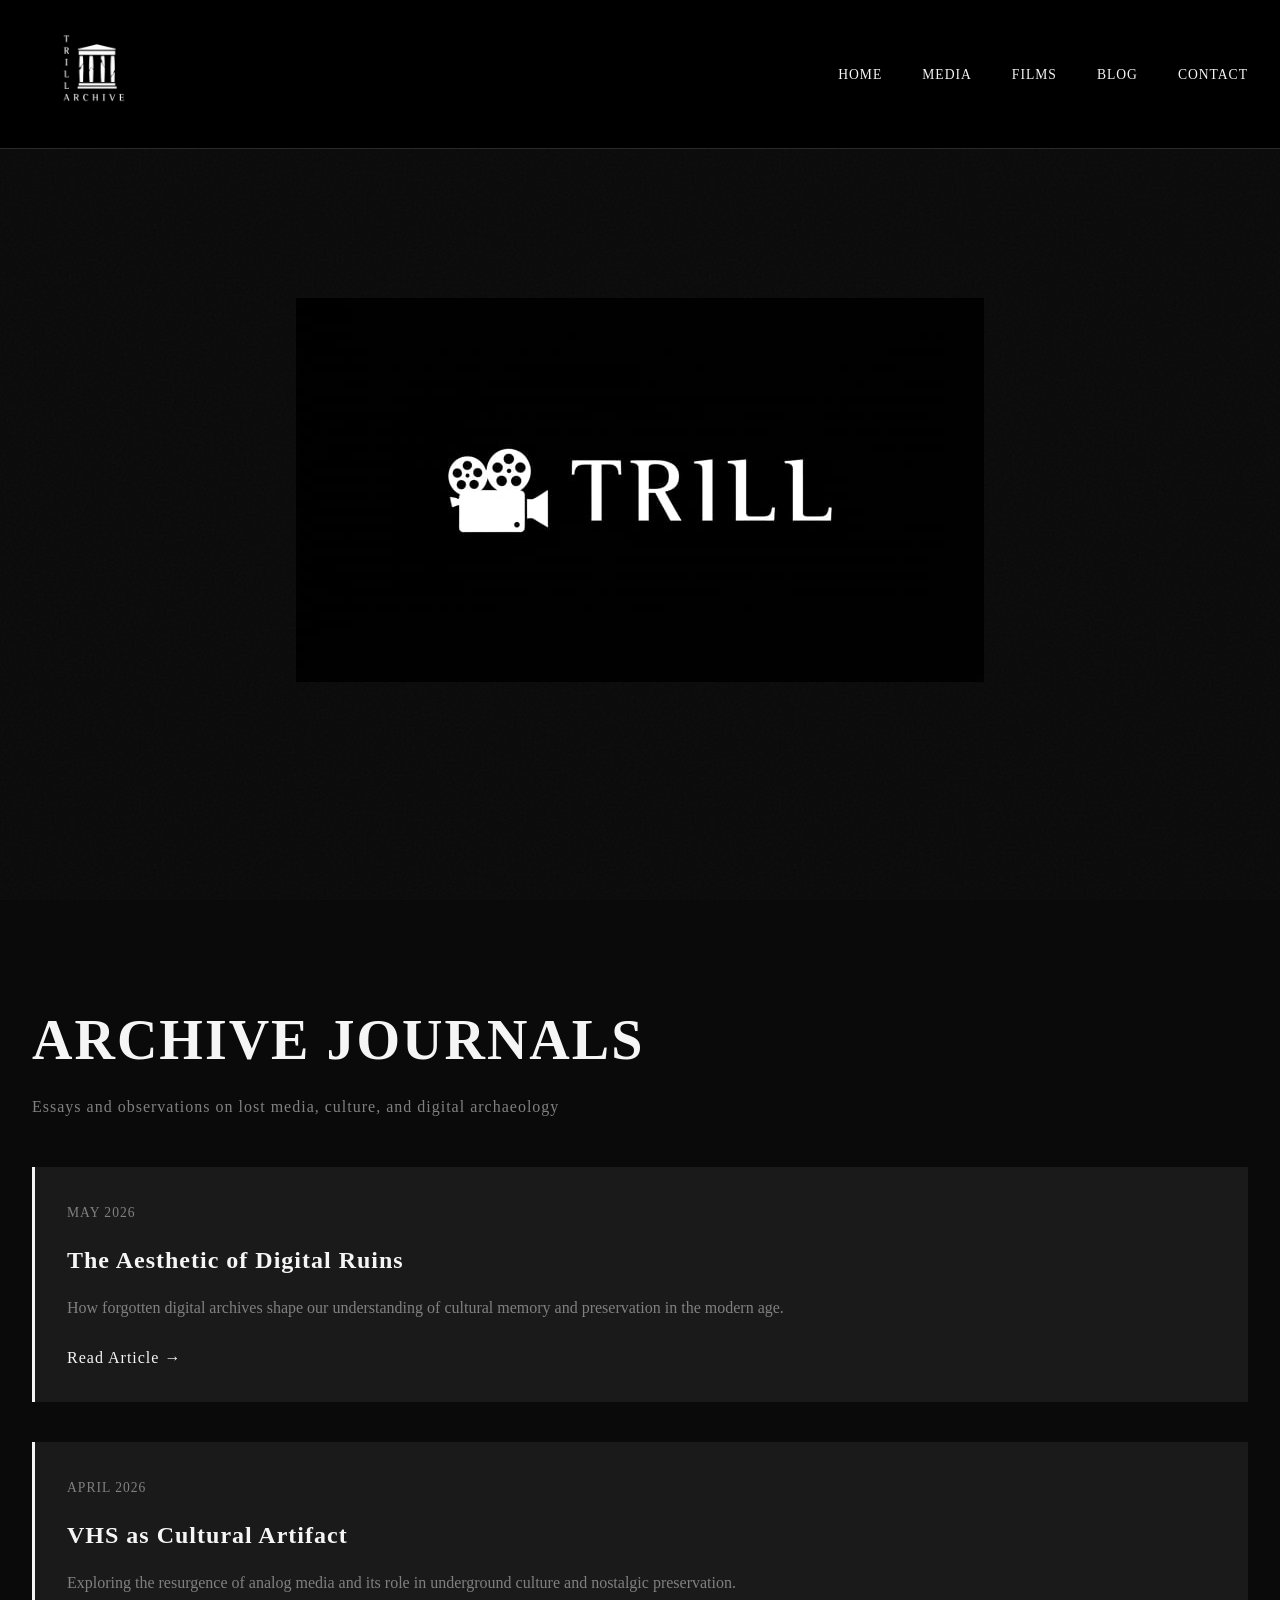
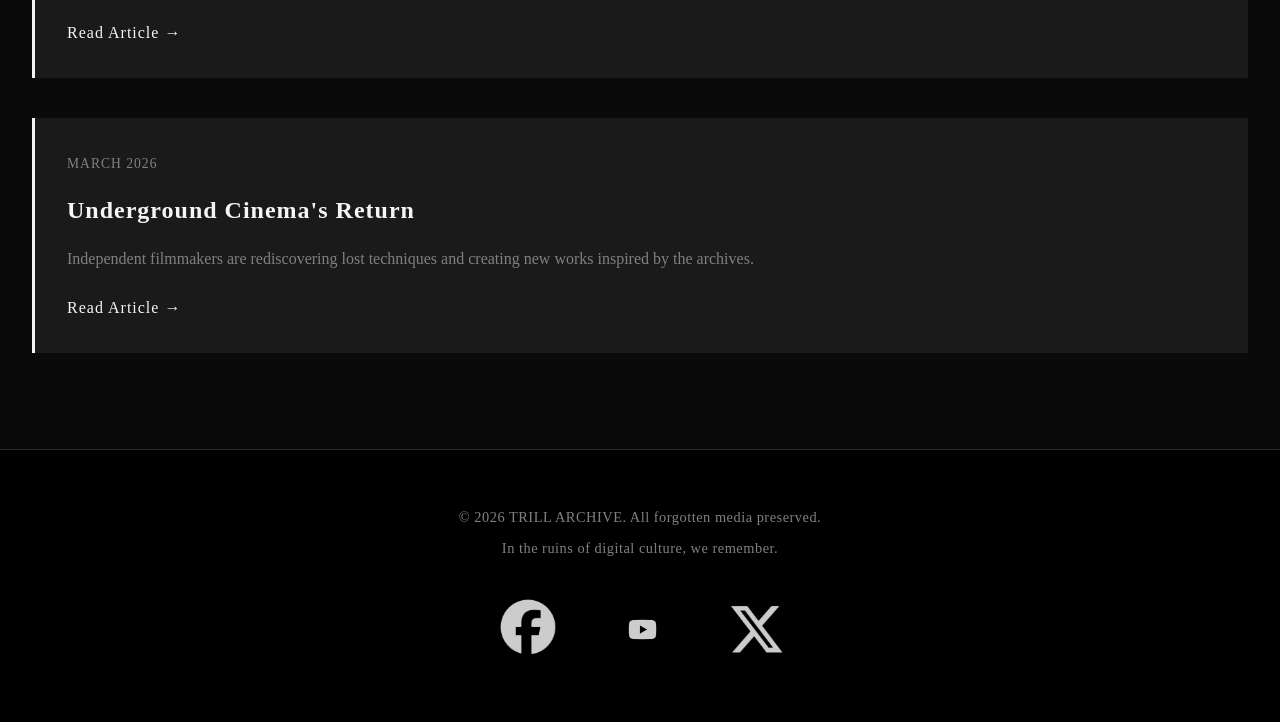
==== blog.html @ 6edd05b3 "add media and social links" ====
<!DOCTYPE html>
<html lang="en">
<head>
    <meta charset="UTF-8">
    <meta name="viewport" content="width=device-width, initial-scale=1.0">
    <title>Blog - TRILL ARCHIVE</title>
    <link rel="stylesheet" href="style.css">
</head>
<body>
    <nav class="navbar">
        <div class="nav-container">
            <div class="logo-section">
                <img src="549570.png" alt="TRILL Archive Logo" class="logo-image">
            </div>
            <ul class="nav-menu">
                <li><a href="index.html" class="nav-link">HOME</a></li>
                <li><a href="media.html" class="nav-link">MEDIA</a></li>
                <li><a href="films.html" class="nav-link">FILMS</a></li>
                <li><a href="blog.html" class="nav-link">BLOG</a></li>
                <li><a href="index.html#contact" class="nav-link">CONTACT</a></li>
            </ul>
            <div class="hamburger">
                <span></span>
                <span></span>
                <span></span>
            </div>
        </div>
    </nav>

    <section class="hero">
        <img src="photo_2026-04-27_15-52-14.jpg" alt="Blog Hero" class="hero-image">
    </section>

    <main class="section">
        <div class="container">
            <h2 class="section-title">Archive Journals</h2>
            <p class="section-subtitle">Essays and observations on lost media, culture, and digital archaeology</p>

            <div class="blog-list">
                <article class="blog-post">
                    <span class="blog-date">May 2026</span>
                    <h3>The Aesthetic of Digital Ruins</h3>
                    <p>How forgotten digital archives shape our understanding of cultural memory and preservation in the modern age.</p>
                    <a href="#" class="read-more">Read Article →</a>
                </article>
                <article class="blog-post">
                    <span class="blog-date">April 2026</span>
                    <h3>VHS as Cultural Artifact</h3>
                    <p>Exploring the resurgence of analog media and its role in underground culture and nostalgic preservation.</p>
                    <a href="#" class="read-more">Read Article →</a>
                </article>
                <article class="blog-post">
                    <span class="blog-date">March 2026</span>
                    <h3>Underground Cinema's Return</h3>
                    <p>Independent filmmakers are rediscovering lost techniques and creating new works inspired by the archives.</p>
                    <a href="#" class="read-more">Read Article →</a>
                </article>
            </div>

        </div>
    </main>

    <footer class="footer">
        <p>&copy; 2026 TRILL ARCHIVE. All forgotten media preserved.</p>
        <p>In the ruins of digital culture, we remember.</p>
        <div class="social-links">
            <a href="https://www.facebook.com/profile.php?id=61588900764434" target="_blank" rel="noopener noreferrer">
                <img src="facebook.JPG" alt="Facebook" class="social-icon">
            </a>
            <a href="https://www.youtube.com/@trillarchive" target="_blank" rel="noopener noreferrer">
                <img src="youtube-circle-black-logo-icon-yt-app-editable-transparent-background-premium-social-media-design-for-digital-download-free-png.png" alt="YouTube" class="social-icon" width="150" height="150">
            </a>
            <a href="https://x.com/_TrillArchive" target="_blank" rel="noopener noreferrer">
                <img src="xicon.JPG" alt="X (Twitter)" class="social-icon">
            </a>
        </div>
    </footer>

    <script src="script.js"></script>
</body>
</html>
---- style.css ----
* {
    margin: 0;
    padding: 0;
    box-sizing: border-box;
}

/* Root Variables */
:root {
    --primary-black: #0a0a0a;
    --secondary-black: #1a1a1a;
    --tertiary-black: #2a2a2a;
    --primary-white: #f5f5f5;
    --secondary-gray: #808080;
    --accent-gray: #4a4a4a;
    --transition: all 0.3s cubic-bezier(0.4, 0, 0.2, 1);
}

/* Base Styles */
html {
    scroll-behavior: smooth;
}

body {
    background: var(--primary-black);
    color: var(--primary-white);
    font-family: 'Georgia', 'Times New Roman', serif;
    line-height: 1.6;
    overflow-x: hidden;
}

/* Grain Texture Overlay */
body::before {
    content: '';
    position: fixed;
    top: 0;
    left: 0;
    width: 100%;
    height: 100%;
    background-image: 
        url("data:image/svg+xml,%3Csvg viewBox='0 0 400 400' xmlns='http://www.w3.org/2000/svg'%3E%3Cfilter id='noiseFilter'%3E%3CfeTurbulence type='fractalNoise' baseFrequency='0.9' numOctaves='4' result='noise'/%3E%3C/filter%3E%3Crect width='400' height='400' filter='url(%23noiseFilter)' opacity='0.03'/%3E%3C/svg%3E");
    pointer-events: none;
    z-index: 1;
}

/* Navigation */
.navbar {
    position: fixed;
    top: 0;
    width: 100%;
    background: #000000;
    backdrop-filter: blur(10px);
    border-bottom: 1px solid var(--tertiary-black);
    z-index: 1000;
    animation: slideDown 0.6s ease-out;
}

@keyframes slideDown {
    from {
        transform: translateY(-100%);
        opacity: 0;
    }
    to {
        transform: translateY(0);
        opacity: 1;
    }
}

.nav-container {
    max-width: 1400px;
    margin: 0 auto;
    padding: 1.5rem 2rem;
    display: flex;
    justify-content: space-between;
    align-items: center;
}

.logo-section {
    display: flex;
    align-items: center;
    gap: 1rem;
    cursor: pointer;
}

.logo-image {
    height: 100px;
    width: auto;
    object-fit: contain;
}

.brand-text {
    font-size: 1.5rem;
    font-weight: 700;
    letter-spacing: 3px;
    writing-mode: vertical-rl;
    text-orientation: mixed;
}

.nav-menu {
    display: flex;
    list-style: none;
    gap: 2.5rem;
}

.nav-menu.active {
    display: flex !important;
    flex-direction: column;
    position: absolute;
    top: 100%;
    left: 0;
    right: 0;
    background: #000000;
    padding: 1rem 0;
    border-top: 1px solid var(--tertiary-black);
    z-index: 999;
}

.nav-menu.active li {
    width: 100%;
    text-align: center;
}

.nav-menu.active .nav-link {
    display: block;
    padding: 1rem 2rem;
    width: 100%;
    border-bottom: 1px solid var(--tertiary-black);
}

.nav-link {
    color: var(--primary-white);
    text-decoration: none;
    font-size: 0.85rem;
    letter-spacing: 1px;
    transition: var(--transition);
    position: relative;
    padding-bottom: 0.25rem;
}

.nav-link::after {
    content: '';
    position: absolute;
    bottom: 0;
    left: 0;
    width: 0;
    height: 1px;
    background: var(--primary-white);
    transition: var(--transition);
}

.nav-link:hover::after,
.nav-link.active::after {
    width: 100%;
}

.hamburger {
    display: none;
    flex-direction: column;
    cursor: pointer;
}

.hamburger span {
    width: 25px;
    height: 3px;
    background: var(--primary-white);
    margin: 3px 0;
    transition: var(--transition);
}

.hamburger.active span:nth-child(1) {
    transform: rotate(-45deg) translate(-5px, 6px);
}

.hamburger.active span:nth-child(2) {
    opacity: 0;
}

.hamburger.active span:nth-child(3) {
    transform: rotate(45deg) translate(-5px, -6px);
}

/* Hero Section */
.hero {
    min-height: 100vh;
    display: flex;
    align-items: center;
    justify-content: center;
    position: relative;
    overflow: hidden;
    padding-top: 80px;
}

.hero-image {
    width: 688px;
    height: 384px;
    object-fit: cover;
    position: relative;
    z-index: 1;
    display: block;
}

/* Sections */
.section {
    padding: 6rem 2rem;
    max-width: 1400px;
    margin: 0 auto;
}

.section-alt {
    background: var(--secondary-black);
}

.container {
    animation: fadeIn 0.8s ease-out;
}

@keyframes fadeIn {
    from { opacity: 0; }
    to { opacity: 1; }
}

.section-title {
    font-size: clamp(2rem, 5vw, 3.5rem);
    letter-spacing: 2px;
    margin-bottom: 0.5rem;
    text-transform: uppercase;
}

.section-subtitle {
    font-size: 1rem;
    color: var(--secondary-gray);
    letter-spacing: 1px;
    margin-bottom: 3rem;
}

/* Grid & Cards */
.grid {
    display: grid;
    grid-template-columns: repeat(auto-fit, minmax(300px, 1fr));
    gap: 2.5rem;
    margin-bottom: 2rem;
}

.card {
    background: var(--tertiary-black);
    border: 1px solid var(--accent-gray);
    padding: 1.5rem;
    transition: var(--transition);
    cursor: pointer;
    position: relative;
    overflow: hidden;
}

.card::before {
    content: '';
    position: absolute;
    top: 0;
    left: -100%;
    width: 100%;
    height: 100%;
    background: linear-gradient(90deg, transparent, rgba(255, 255, 255, 0.1), transparent);
    transition: var(--transition);
}

.card:hover::before {
    left: 100%;
}

.card:hover {
    border-color: var(--primary-white);
    transform: translateY(-5px);
    box-shadow: 0 10px 30px rgba(255, 255, 255, 0.1);
}

.card-image {
    width: 100%;
    height: 200px;
    margin-bottom: 1.5rem;
    border: 1px solid var(--accent-gray);
    background: var(--secondary-black);
}

.card h3 {
    font-size: 1.3rem;
    margin-bottom: 0.8rem;
    letter-spacing: 1px;
}

.card p {
    color: var(--secondary-gray);
    font-size: 0.95rem;
}

/* Film Items */
.film-item {
    cursor: pointer;
    transition: var(--transition);
}

.film-placeholder {
    width: 100%;
    aspect-ratio: 16/9;
    background: var(--secondary-black);
    border: 1px solid var(--accent-gray);
    margin-bottom: 1.5rem;
    transition: var(--transition);
}

.film-item:hover .film-placeholder {
    border-color: var(--primary-white);
    transform: scale(0.98);
}

.film-item h3 {
    font-size: 1.2rem;
    letter-spacing: 1px;
    color: var(--primary-white);
}

/* Blog Section */
.blog-list {
    display: flex;
    flex-direction: column;
    gap: 2.5rem;
}

.blog-post {
    padding: 2rem;
    border-left: 3px solid var(--primary-white);
    transition: var(--transition);
    background: var(--secondary-black);
}

.blog-post:hover {
    border-left-color: var(--accent-gray);
    transform: translateX(10px);
}

.blog-date {
    color: var(--secondary-gray);
    font-size: 0.85rem;
    letter-spacing: 1px;
    text-transform: uppercase;
}

.blog-post h3 {
    font-size: 1.5rem;
    margin: 1rem 0;
    letter-spacing: 1px;
}

.blog-post p {
    color: var(--secondary-gray);
    margin-bottom: 1.5rem;
}

.read-more {
    color: var(--primary-white);
    text-decoration: none;
    transition: var(--transition);
    letter-spacing: 1px;
}

.read-more:hover {
    color: var(--secondary-gray);
}

/* Contact Form */
.contact-form {
    max-width: 600px;
    margin: 0 auto;
    display: flex;
    flex-direction: column;
    gap: 1.5rem;
}

.contact-form input,
.contact-form textarea {
    background: var(--secondary-black);
    border: 1px solid var(--accent-gray);
    color: var(--primary-white);
    padding: 1rem;
    font-family: 'Georgia', serif;
    font-size: 1rem;
    transition: var(--transition);
    letter-spacing: 0.5px;
}

.contact-form input::placeholder,
.contact-form textarea::placeholder {
    color: var(--secondary-gray);
}

.contact-form input:focus,
.contact-form textarea:focus {
    outline: none;
    border-color: var(--primary-white);
    box-shadow: 0 0 10px rgba(255, 255, 255, 0.1);
}

.submit-button {
    background: transparent;
    border: 2px solid var(--primary-white);
    color: var(--primary-white);
    padding: 1rem;
    font-family: 'Georgia', serif;
    font-size: 0.9rem;
    letter-spacing: 2px;
    text-transform: uppercase;
    cursor: pointer;
    transition: var(--transition);
}

.submit-button:hover {
    background: var(--primary-white);
    color: var(--primary-black);
}

/* Footer */
.footer {
    background: #000000;
    border-top: 1px solid var(--tertiary-black);
    padding: 3rem 2rem;
    text-align: center;
    color: var(--secondary-gray);
}

.footer p {
    margin: 0.5rem 0;
    font-size: 0.9rem;
    letter-spacing: 0.5px;
}

/* Social Links */
.social-links {
    display: flex;
    justify-content: center;
    align-items: center;
    gap: 2rem;
    margin-top: 2rem;
}

.social-links a {
    display: inline-block;
    transition: var(--transition);
    text-decoration: none;
}

.social-icon {
    height: 75px;
    width: auto;
    object-fit: contain;
    filter: grayscale(0%);
    transition: var(--transition);
    opacity: 0.8;
}

.social-links a:hover .social-icon {
    opacity: 1;
    transform: scale(1.1);
}

/* Responsive Design */
@media (max-width: 768px) {
    .nav-menu {
        display: none;
    }

    .hamburger {
        display: flex;
    }

    .hero {
        padding-top: 60px;
    }

    .logo-section {
        gap: 0.5rem;
    }

    .brand-text {
        font-size: 1rem;
    }

    .section {
        padding: 4rem 1.5rem;
    }

    .grid {
        grid-template-columns: 1fr;
    }

    .blog-post {
        padding: 1.5rem;
    }

    .contact-form {
        max-width: 100%;
    }
}

@media (max-width: 480px) {
    .hero-title {
        font-size: 2rem;
    }

    .hero-subtitle {
        font-size: 0.9rem;
    }

    .section-title {
        font-size: 1.5rem;
    }

    .cta-button {
        padding: 0.8rem 1.5rem;
        font-size: 0.8rem;
    }

    .nav-container {
        padding: 1rem;
    }
}

/* Utility Classes */
.hidden {
    display: none;
}

.active {
    color: var(--primary-white);
}
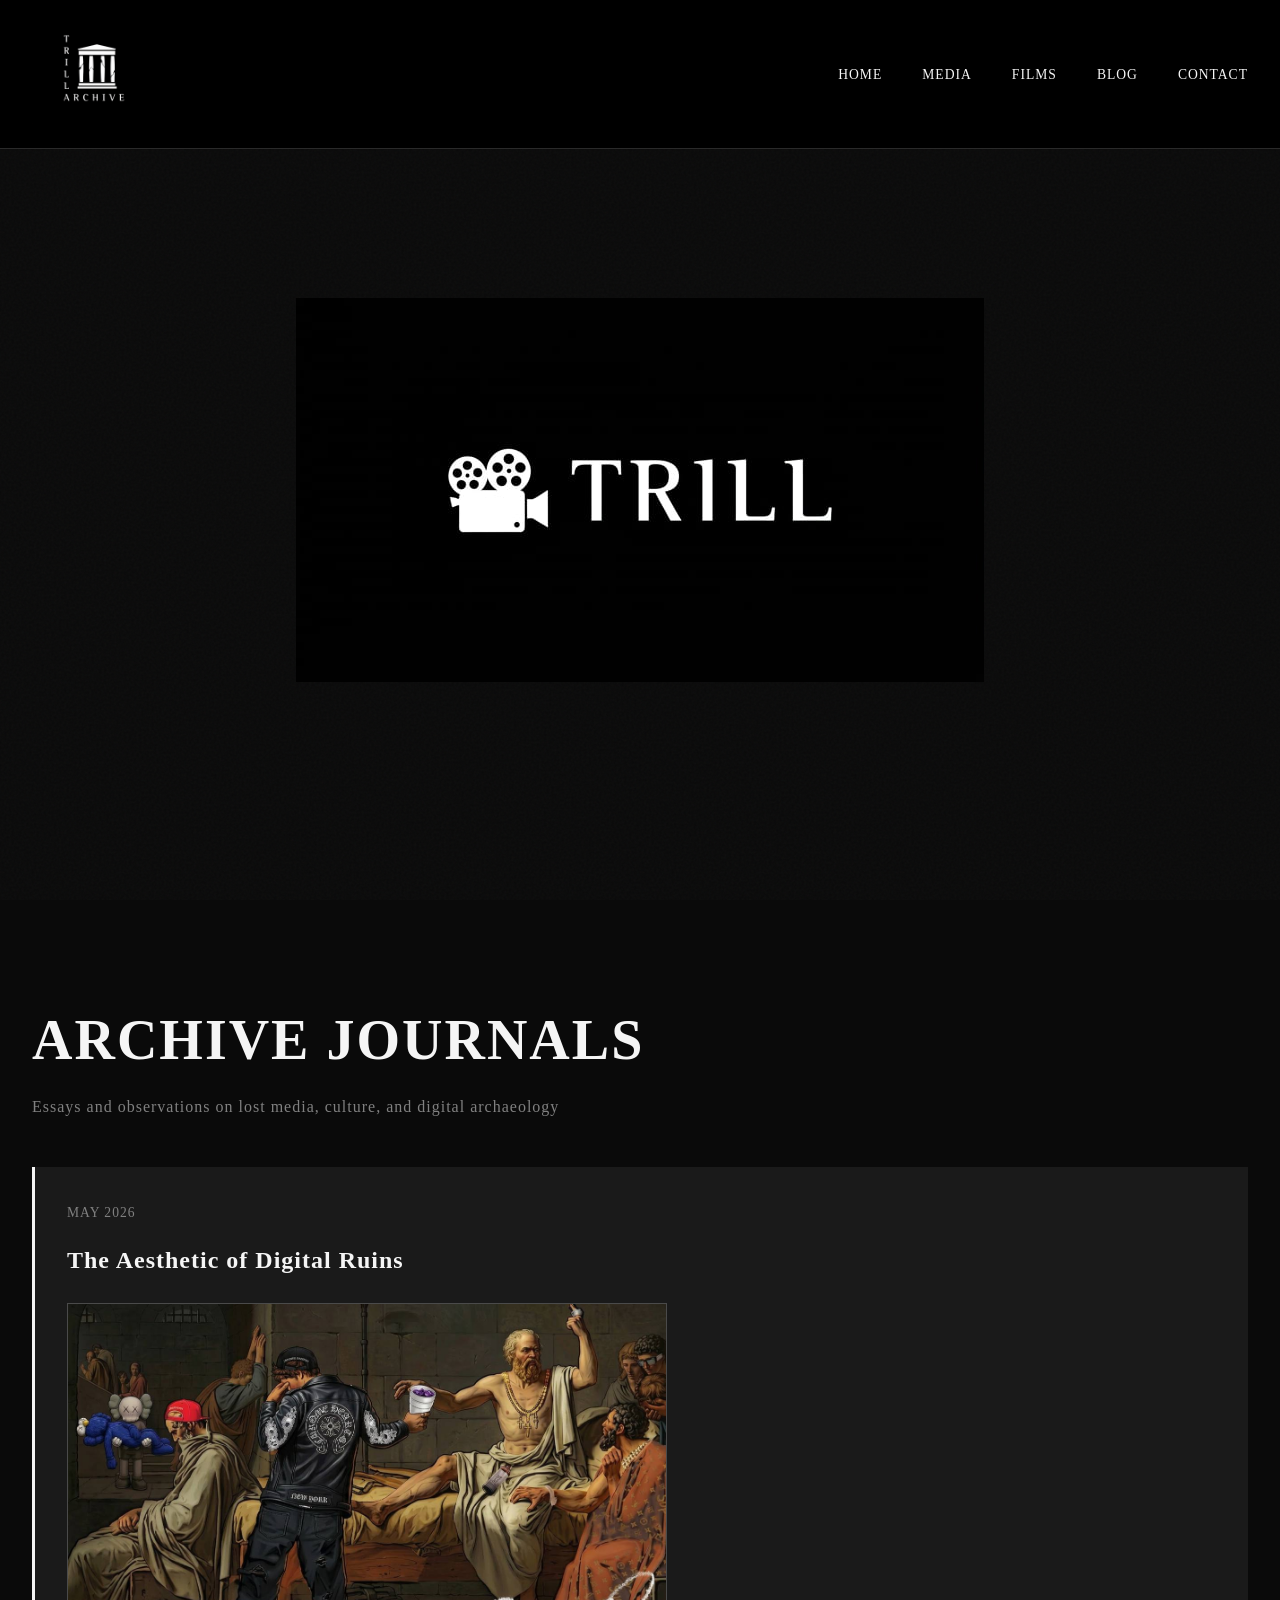
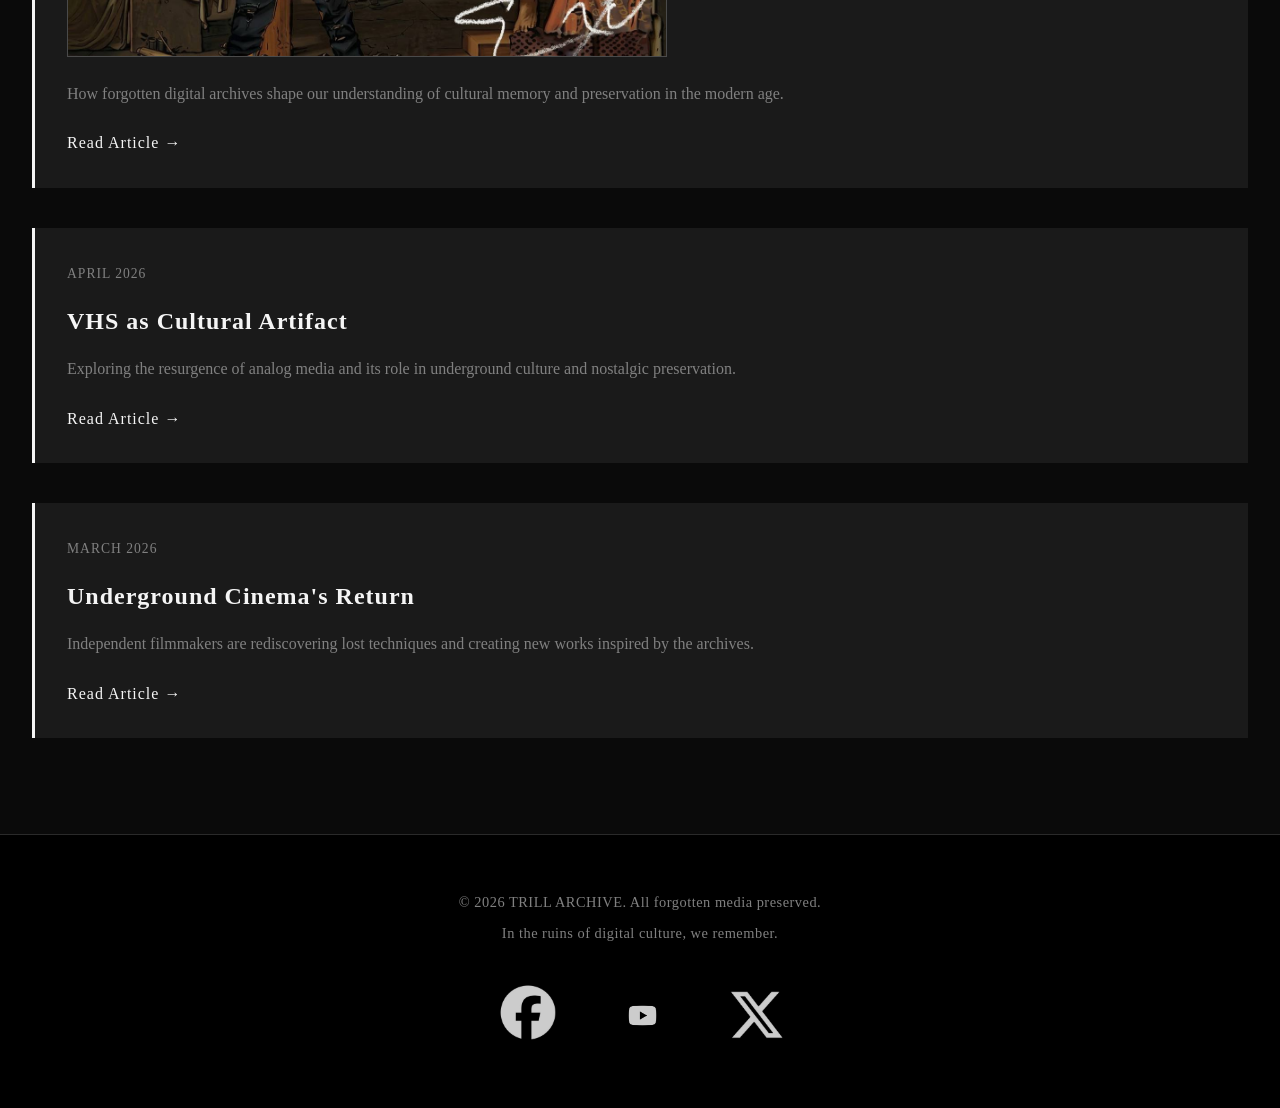
==== commit 844fbab9: "add media and social links" ====
--- a/blog.html
+++ b/blog.html
@@ -40,6 +40,7 @@
                 <article class="blog-post">
                     <span class="blog-date">May 2026</span>
                     <h3>The Aesthetic of Digital Ruins</h3>
+                    <img src="media/photo_2026-03-13_00-18-24.jpg" alt="Digital Ruins" class="blog-post-image">
                     <p>How forgotten digital archives shape our understanding of cultural memory and preservation in the modern age.</p>
                     <a href="#" class="read-more">Read Article →</a>
                 </article>
--- a/style.css
+++ b/style.css
@@ -290,6 +290,20 @@
     font-size: 0.95rem;
 }
 
+.card-link {
+    display: inline-block;
+    color: var(--primary-white);
+    text-decoration: none;
+    margin-top: 1rem;
+    transition: var(--transition);
+    letter-spacing: 1px;
+    font-size: 0.9rem;
+}
+
+.card-link:hover {
+    color: var(--secondary-gray);
+}
+
 /* Film Items */
 .film-item {
     cursor: pointer;
@@ -314,6 +328,7 @@
     font-size: 1.2rem;
     letter-spacing: 1px;
     color: var(--primary-white);
+    margin-bottom: 0.5rem;
 }
 
 /* Blog Section */
@@ -362,6 +377,38 @@
 
 .read-more:hover {
     color: var(--secondary-gray);
+}
+
+/* Media Images */
+.media-images {
+    display: grid;
+    grid-template-columns: repeat(auto-fit, minmax(150px, 1fr));
+    gap: 1rem;
+    margin: 1.5rem 0;
+}
+
+.responsive-img {
+    width: 100%;
+    height: auto;
+    object-fit: cover;
+    border: 1px solid var(--accent-gray);
+    transition: var(--transition);
+    cursor: pointer;
+}
+
+.responsive-img:hover {
+    border-color: var(--primary-white);
+    transform: scale(1.02);
+}
+
+/* Blog Post Images */
+.blog-post-image {
+    width: 100%;
+    max-width: 600px;
+    height: auto;
+    margin: 1.5rem 0;
+    border: 1px solid var(--accent-gray);
+    display: block;
 }
 
 /* Contact Form */
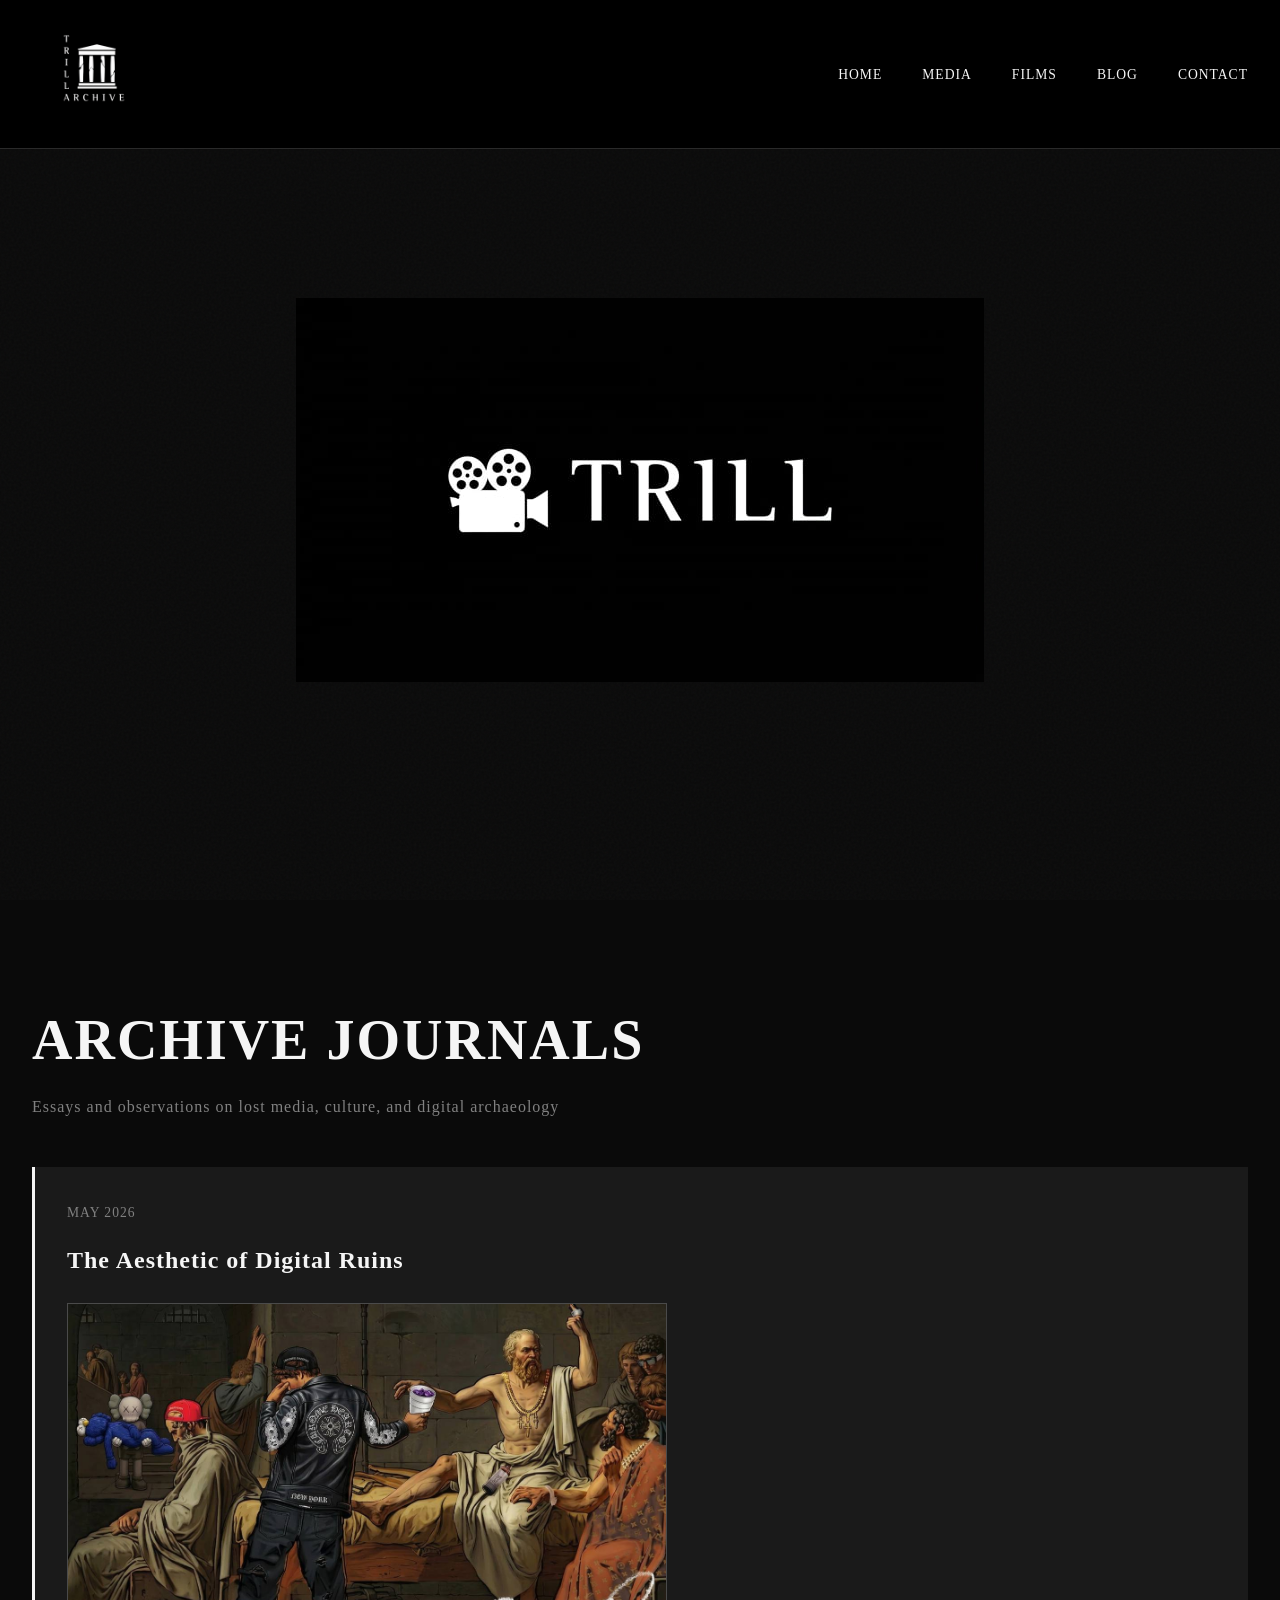
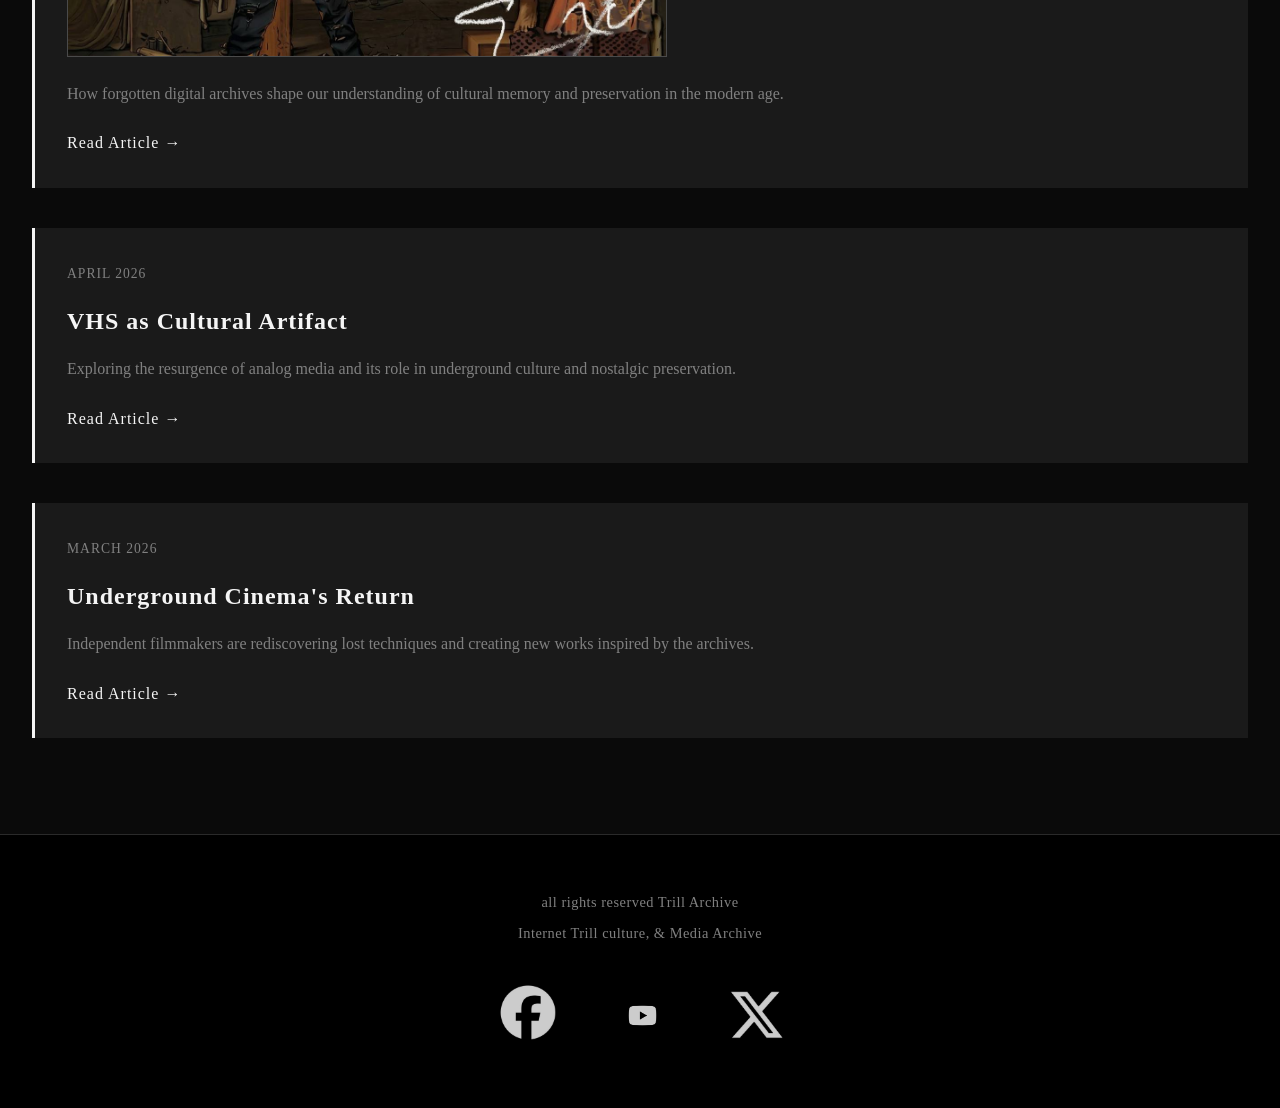
==== commit ed29ec43: "Update footer text: all rights reserved Trill Archive" ====
--- a/blog.html
+++ b/blog.html
@@ -3,6 +3,13 @@
 <head>
     <meta charset="UTF-8">
     <meta name="viewport" content="width=device-width, initial-scale=1.0">
+    <meta http-equiv="X-UA-Compatible" content="IE=edge">
+    <!-- Security Headers -->
+    <meta http-equiv="Content-Security-Policy" content="default-src 'self'; script-src 'self' 'unsafe-inline'; style-src 'self' 'unsafe-inline'; img-src 'self' data:; font-src 'self'; connect-src 'self'; frame-ancestors 'none'; base-uri 'self'; form-action 'self'">
+    <meta http-equiv="X-Content-Type-Options" content="nosniff">
+    <meta http-equiv="X-Frame-Options" content="DENY">
+    <meta http-equiv="X-XSS-Protection" content="1; mode=block">
+    <meta name="referrer" content="strict-origin-when-cross-origin">
     <title>Blog - TRILL ARCHIVE</title>
     <link rel="stylesheet" href="style.css">
 </head>
@@ -62,17 +69,17 @@
     </main>
 
     <footer class="footer">
-        <p>&copy; 2026 TRILL ARCHIVE. All forgotten media preserved.</p>
-        <p>In the ruins of digital culture, we remember.</p>
+        <p>all rights reserved Trill Archive</p>
+        <p>Internet Trill culture, & Media Archive</p>
         <div class="social-links">
-            <a href="https://www.facebook.com/profile.php?id=61588900764434" target="_blank" rel="noopener noreferrer">
-                <img src="facebook.JPG" alt="Facebook" class="social-icon">
+            <a href="https://www.facebook.com/profile.php?id=61588900764434" target="_blank" rel="noopener noreferrer" aria-label="Facebook">
+                <img src="facebook.JPG" alt="Facebook TRILL Archive" class="social-icon" loading="lazy">
             </a>
-            <a href="https://www.youtube.com/@trillarchive" target="_blank" rel="noopener noreferrer">
-                <img src="youtube-circle-black-logo-icon-yt-app-editable-transparent-background-premium-social-media-design-for-digital-download-free-png.png" alt="YouTube" class="social-icon" width="150" height="150">
+            <a href="https://www.youtube.com/@trillarchive" target="_blank" rel="noopener noreferrer" aria-label="YouTube">
+                <img src="youtube-circle-black-logo-icon-yt-app-editable-transparent-background-premium-social-media-design-for-digital-download-free-png.png" alt="YouTube TRILL Archive" class="social-icon" width="150" height="150" loading="lazy">
             </a>
-            <a href="https://x.com/_TrillArchive" target="_blank" rel="noopener noreferrer">
-                <img src="xicon.JPG" alt="X (Twitter)" class="social-icon">
+            <a href="https://x.com/_TrillArchive" target="_blank" rel="noopener noreferrer" aria-label="X (Twitter)">
+                <img src="xicon.JPG" alt="X TRILL Archive" class="social-icon" loading="lazy">
             </a>
         </div>
     </footer>
--- a/style.css
+++ b/style.css
@@ -575,4 +575,25 @@
 
 .active {
     color: var(--primary-white);
+}
+
+/* Image Protection */
+img {
+    user-select: none;
+    -webkit-user-select: none;
+    -moz-user-select: none;
+    -ms-user-select: none;
+    pointer-events: none;
+    -webkit-touch-callout: none;
+}
+
+.responsive-img,
+.social-icon,
+.blog-post-image {
+    user-select: none;
+    -webkit-user-select: none;
+    -moz-user-select: none;
+    -ms-user-select: none;
+    -webkit-touch-callout: none;
+    -webkit-user-drag: none;
 }
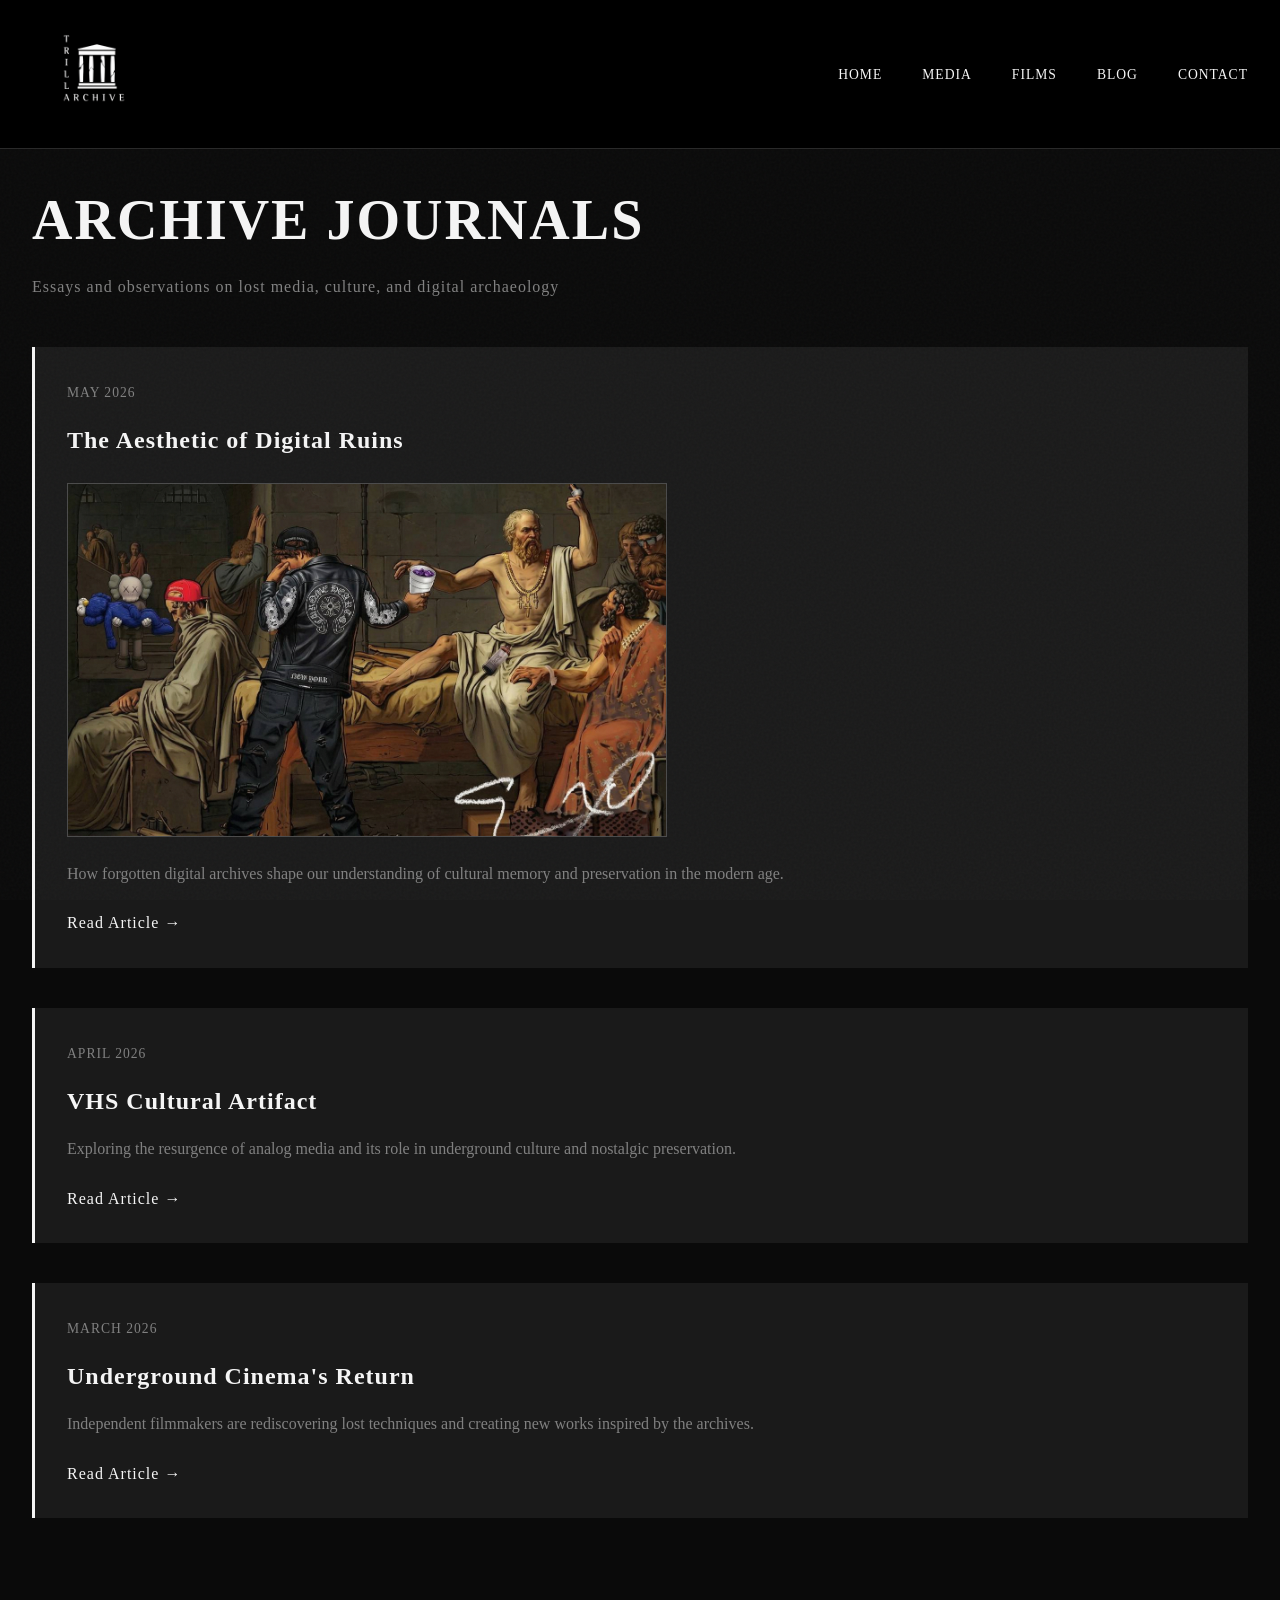
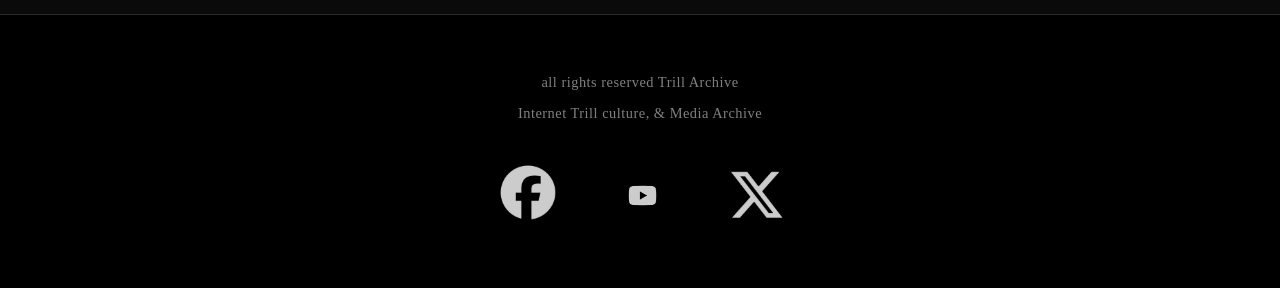
==== commit a2bdaae5: "update website content" ====
--- a/blog.html
+++ b/blog.html
@@ -34,34 +34,37 @@
         </div>
     </nav>
 
-    <section class="hero">
-        <img src="photo_2026-04-27_15-52-14.jpg" alt="Blog Hero" class="hero-image">
-    </section>
-
     <main class="section">
         <div class="container">
             <h2 class="section-title">Archive Journals</h2>
             <p class="section-subtitle">Essays and observations on lost media, culture, and digital archaeology</p>
 
-            <div class="blog-list">
+            <div class="blog-list" id="blog-list">
                 <article class="blog-post">
                     <span class="blog-date">May 2026</span>
                     <h3>The Aesthetic of Digital Ruins</h3>
                     <img src="media/photo_2026-03-13_00-18-24.jpg" alt="Digital Ruins" class="blog-post-image">
                     <p>How forgotten digital archives shape our understanding of cultural memory and preservation in the modern age.</p>
-                    <a href="#" class="read-more">Read Article →</a>
+                    <a href="javascript:void(0);" class="read-more" data-article="1">Read Article →</a>
                 </article>
                 <article class="blog-post">
                     <span class="blog-date">April 2026</span>
-                    <h3>VHS as Cultural Artifact</h3>
+                    <h3>VHS Cultural Artifact</h3>
                     <p>Exploring the resurgence of analog media and its role in underground culture and nostalgic preservation.</p>
-                    <a href="#" class="read-more">Read Article →</a>
+                    <a href="javascript:void(0);" class="read-more" data-article="2">Read Article →</a>
                 </article>
                 <article class="blog-post">
                     <span class="blog-date">March 2026</span>
                     <h3>Underground Cinema's Return</h3>
                     <p>Independent filmmakers are rediscovering lost techniques and creating new works inspired by the archives.</p>
-                    <a href="#" class="read-more">Read Article →</a>
+                    <a href="javascript:void(0);" class="read-more" data-article="3">Read Article →</a>
+                </article>
+            </div>
+
+            <div class="article-view" id="article-view" style="display: none;">
+                <a href="#" class="back-to-list">← Back to Articles</a>
+                <article class="full-article" id="full-article-content">
+                    <!-- Article content will be inserted here -->
                 </article>
             </div>
 
--- a/style.css
+++ b/style.css
@@ -203,6 +203,7 @@
     padding: 6rem 2rem;
     max-width: 1400px;
     margin: 0 auto;
+    margin-top: 80px;
 }
 
 .section-alt {
@@ -248,6 +249,7 @@
     cursor: pointer;
     position: relative;
     overflow: hidden;
+    height: fit-content;
 }
 
 .card::before {
@@ -277,6 +279,69 @@
     margin-bottom: 1.5rem;
     border: 1px solid var(--accent-gray);
     background: var(--secondary-black);
+}
+
+.card-image-link {
+    display: block;
+    width: 100%;
+    margin-bottom: 1.5rem;
+    text-decoration: none;
+    cursor: pointer;
+    overflow: hidden;
+    border: 1px solid var(--accent-gray);
+    transition: var(--transition);
+}
+
+.card-image-link:hover {
+    border-color: var(--primary-white);
+    transform: scale(1.02);
+}
+
+.card-image-thumb {
+    width: 100%;
+    height: auto;
+    max-width: 100%;
+    object-fit: contain;
+    display: block;
+}
+
+.film-image-link {
+    display: block;
+    width: 100%;
+    margin-bottom: 1.5rem;
+    text-decoration: none;
+    cursor: pointer;
+    overflow: hidden;
+    border: 1px solid var(--accent-gray);
+    transition: var(--transition);
+    aspect-ratio: 16 / 9;
+}
+
+.film-image-link:hover {
+    border-color: var(--primary-white);
+    transform: scale(1.02);
+}
+
+.film-thumbnail {
+    width: 100%;
+    height: 100%;
+    object-fit: contain;
+    display: block;
+}
+
+.image-card {
+    text-align: center;
+}
+
+.image-card .responsive-img {
+    width: auto;
+    height: auto;
+    max-width: 100%;
+    object-fit: contain;
+    border: 1px solid var(--accent-gray);
+    transition: var(--transition);
+    cursor: pointer;
+    margin-bottom: 1rem;
 }
 
 .card h3 {
@@ -388,12 +453,14 @@
 }
 
 .responsive-img {
-    width: 100%;
+    width: auto;
     height: auto;
-    object-fit: cover;
-    border: 1px solid var(--accent-gray);
-    transition: var(--transition);
-    cursor: pointer;
+    max-width: 100%;
+    object-fit: contain;
+    border: 1px solid var(--accent-gray);
+    transition: var(--transition);
+    cursor: pointer;
+    margin-bottom: 1rem;
 }
 
 .responsive-img:hover {
